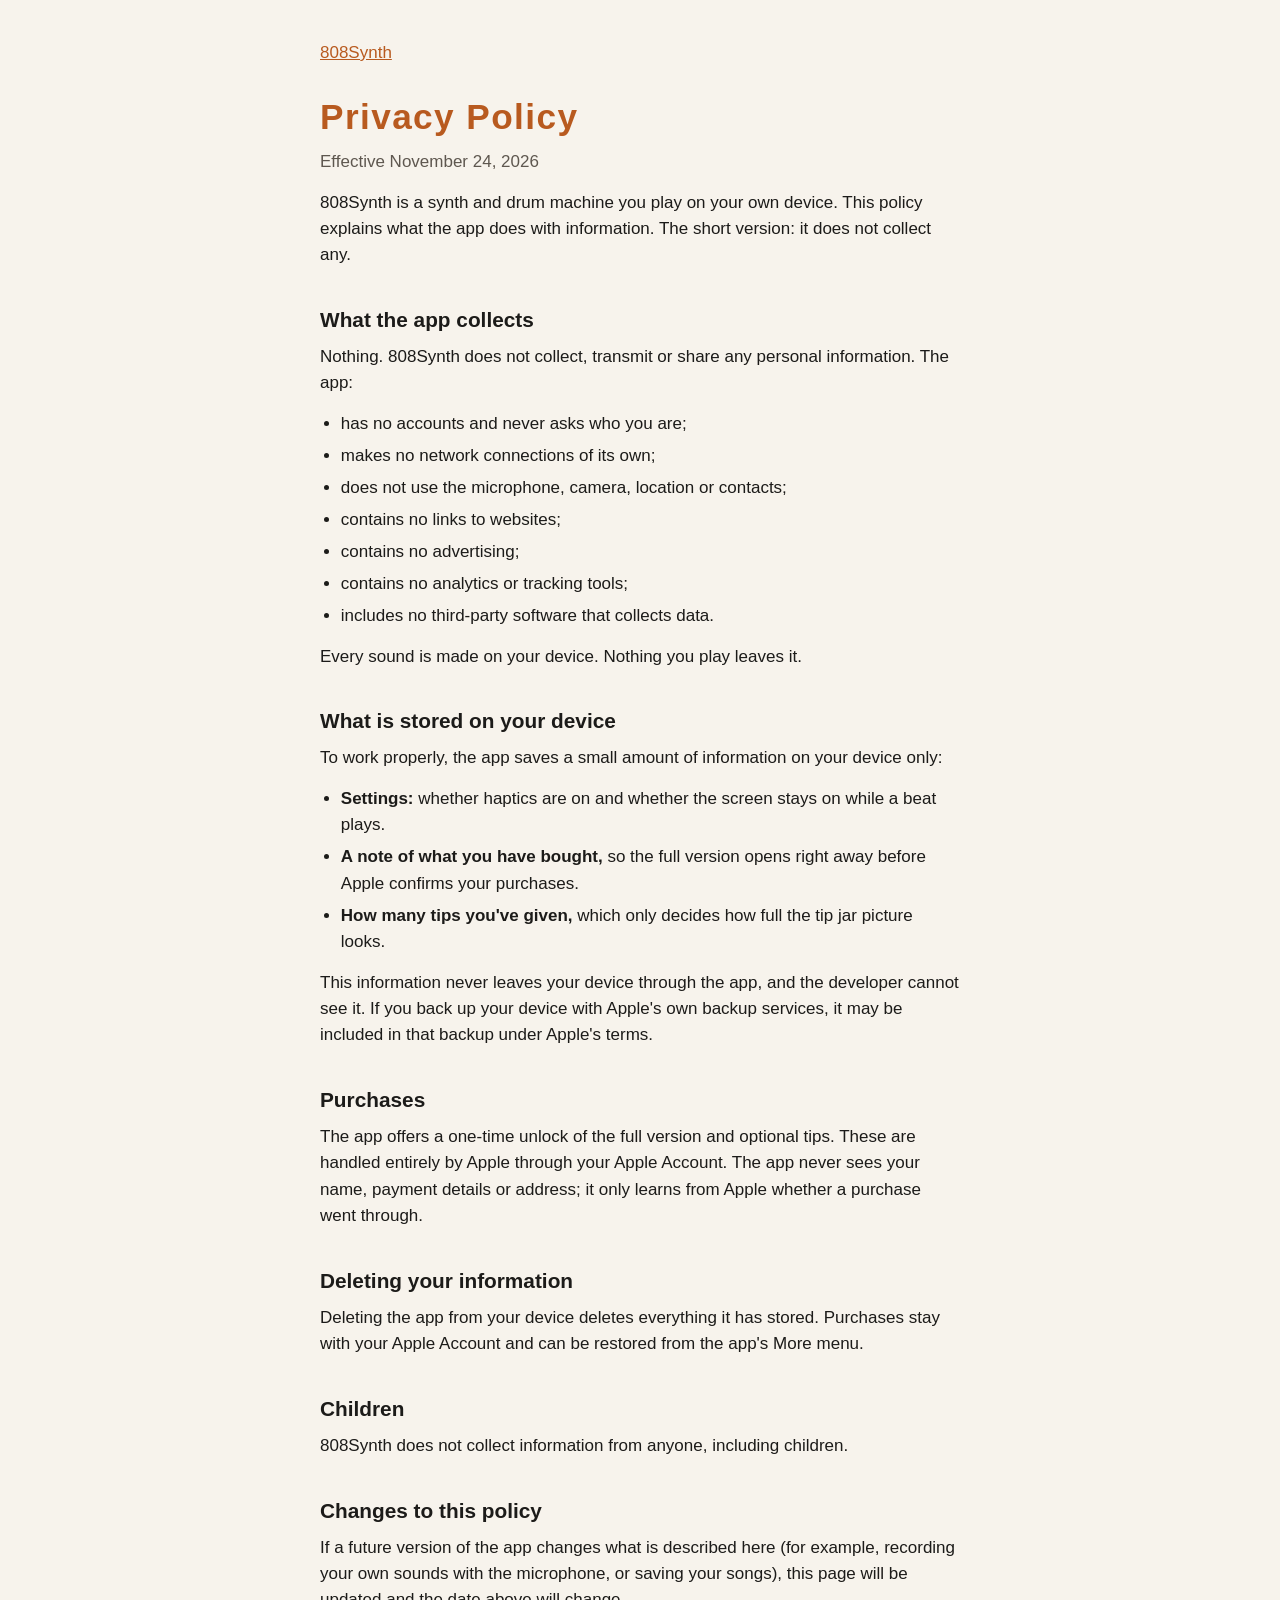
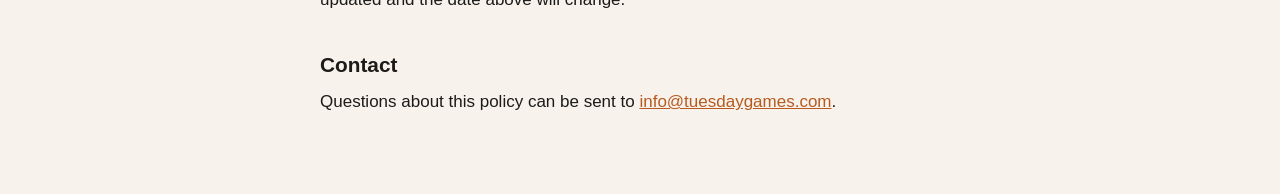
==== docs/privacy.html @ 2080fbd3 "Add store, More menu, 8-bit tip jar and icon, privacy pages Store (same design as Sevens, Skate and " ====
<!doctype html>
<html lang="en">
<head>
<meta charset="utf-8">
<meta name="viewport" content="width=device-width, initial-scale=1">
<title>808Synth: Privacy Policy</title>
<link rel="stylesheet" href="style.css">
</head>
<body>
<main>
  <p class="back"><a href="index.html">808Synth</a></p>
  <h1>Privacy Policy</h1>
  <p class="date">Effective November 24, 2026</p>

  <p>808Synth is a synth and drum machine you play on your own device. This policy explains what the app does with information. The short version: it does not collect any.</p>

  <h2>What the app collects</h2>
  <p>Nothing. 808Synth does not collect, transmit or share any personal information. The app:</p>
  <ul>
    <li>has no accounts and never asks who you are;</li>
    <li>makes no network connections of its own;</li>
    <li>does not use the microphone, camera, location or contacts;</li>
    <li>contains no links to websites;</li>
    <li>contains no advertising;</li>
    <li>contains no analytics or tracking tools;</li>
    <li>includes no third-party software that collects data.</li>
  </ul>
  <p>Every sound is made on your device. Nothing you play leaves it.</p>

  <h2>What is stored on your device</h2>
  <p>To work properly, the app saves a small amount of information on your device only:</p>
  <ul>
    <li><strong>Settings:</strong> whether haptics are on and whether the screen stays on while a beat plays.</li>
    <li><strong>A note of what you have bought,</strong> so the full version opens right away before Apple confirms your purchases.</li>
    <li><strong>How many tips you've given,</strong> which only decides how full the tip jar picture looks.</li>
  </ul>
  <p>This information never leaves your device through the app, and the developer cannot see it. If you back up your device with Apple's own backup services, it may be included in that backup under Apple's terms.</p>

  <h2>Purchases</h2>
  <p>The app offers a one-time unlock of the full version and optional tips. These are handled entirely by Apple through your Apple Account. The app never sees your name, payment details or address; it only learns from Apple whether a purchase went through.</p>

  <h2>Deleting your information</h2>
  <p>Deleting the app from your device deletes everything it has stored. Purchases stay with your Apple Account and can be restored from the app's More menu.</p>

  <h2>Children</h2>
  <p>808Synth does not collect information from anyone, including children.</p>

  <h2>Changes to this policy</h2>
  <p>If a future version of the app changes what is described here (for example, recording your own sounds with the microphone, or saving your songs), this page will be updated and the date above will change.</p>

  <h2>Contact</h2>
  <p>Questions about this policy can be sent to <a href="mailto:info@tuesdaygames.com">info@tuesdaygames.com</a>.</p>
</main>
</body>
</html>
---- docs/style.css ----
/* 808Synth support and privacy pages. Same layout as Skate's, in the app's
   colors: dark panel, cream text, orange accent. */
:root {
  --accent: #b85a1f;
  --text: #1c1b19;
  --muted: #5e574f;
  --bg: #f7f3ec;
}

@media (prefers-color-scheme: dark) {
  :root {
    --accent: #ff8a3d;
    --text: #f0e6d4;
    --muted: #b8ae9c;
    --bg: #1c1b19;
  }
}

body {
  margin: 0;
  background: var(--bg);
  color: var(--text);
  font: 17px/1.55 -apple-system, BlinkMacSystemFont, "Avenir Next", "Segoe UI", sans-serif;
}

main {
  max-width: 40rem;
  margin: 0 auto;
  padding: 2.5rem 1rem 4rem;
}

h1 {
  margin: 0 0 0.25rem;
  font-size: 2.2rem;
  letter-spacing: 0.04em;
  color: var(--accent);
}

h2 {
  margin: 2.2rem 0 0.5rem;
  font-size: 1.3rem;
}

h3 {
  margin: 1.4rem 0 0.3rem;
  font-size: 1.05rem;
}

p,
ul {
  margin: 0 0 0.9rem;
}

ul {
  padding-left: 1.3rem;
}

li {
  margin-bottom: 0.35rem;
}

a {
  color: var(--accent);
}

.date,
.back {
  color: var(--muted);
}

.back {
  margin-bottom: 1.5rem;
}

.icon {
  width: 96px;
  height: 96px;
  border-radius: 22px;
  image-rendering: pixelated;
  margin-bottom: 1rem;
}
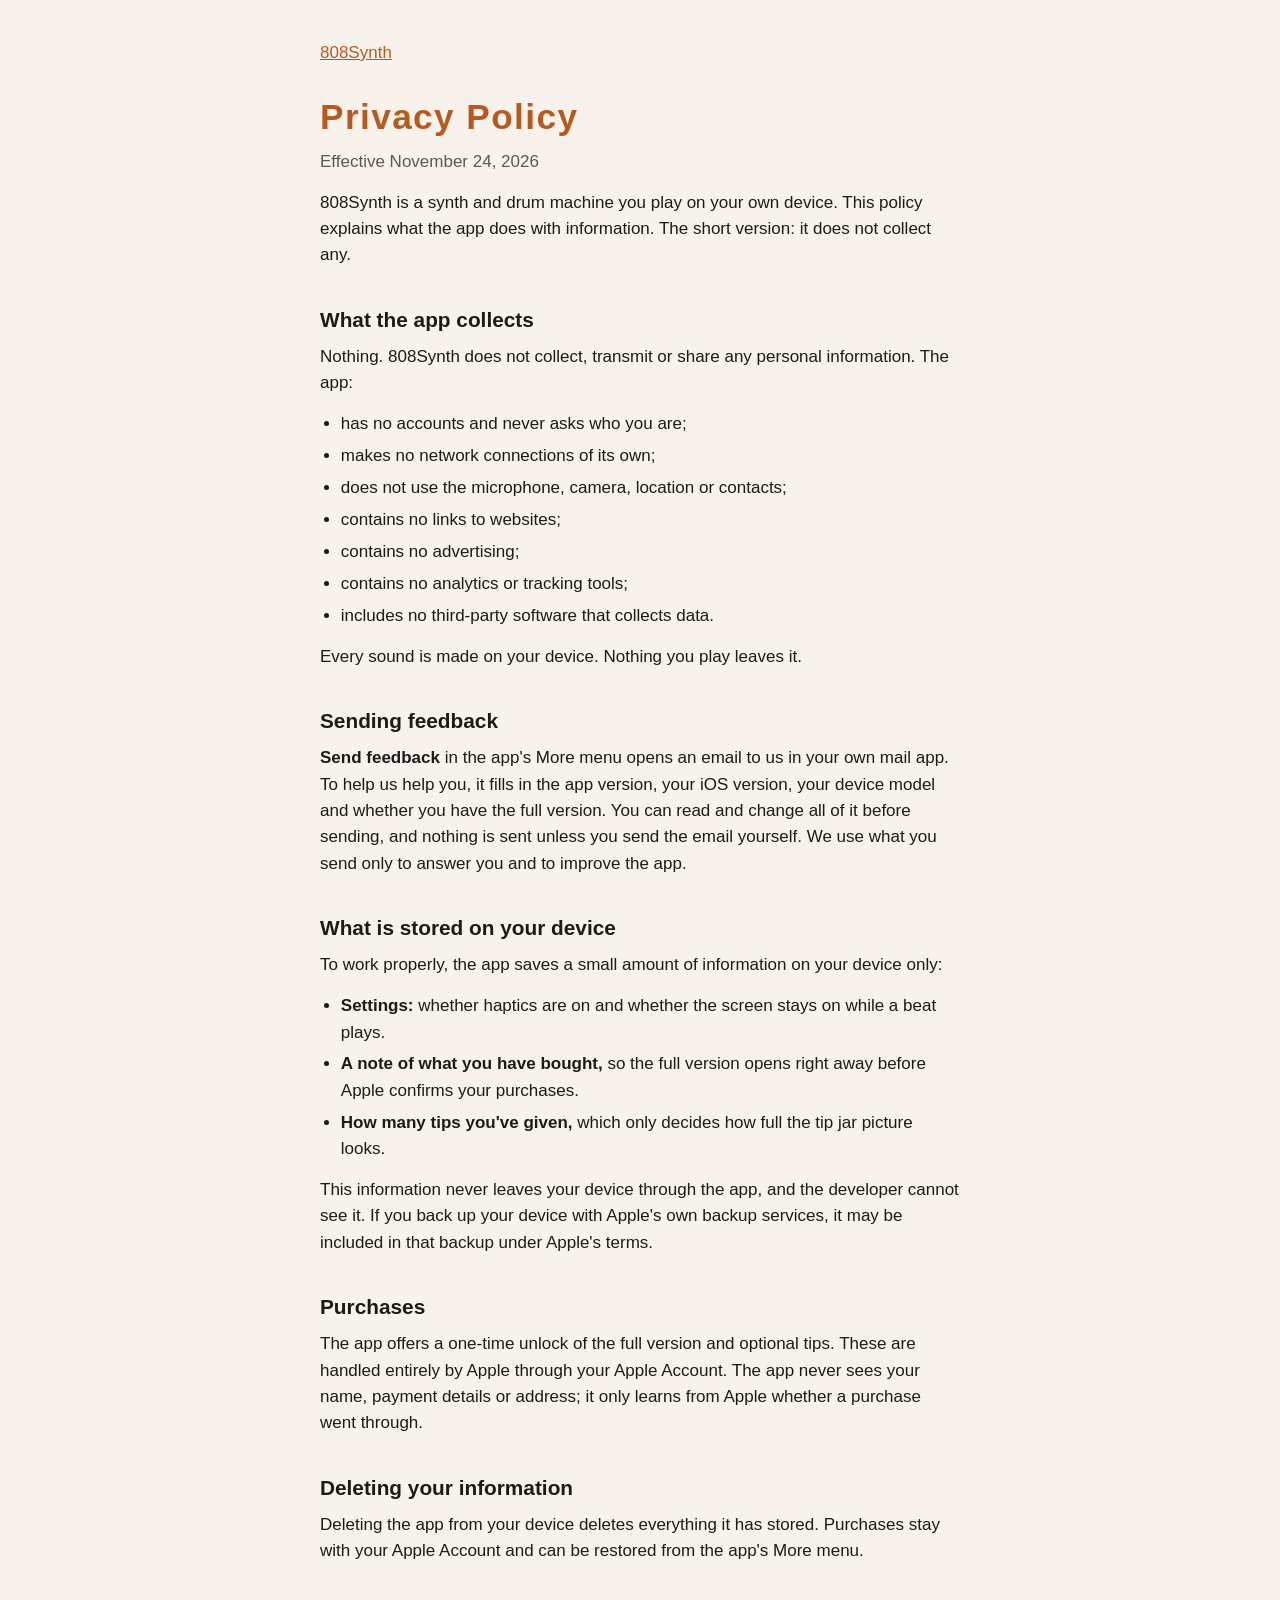
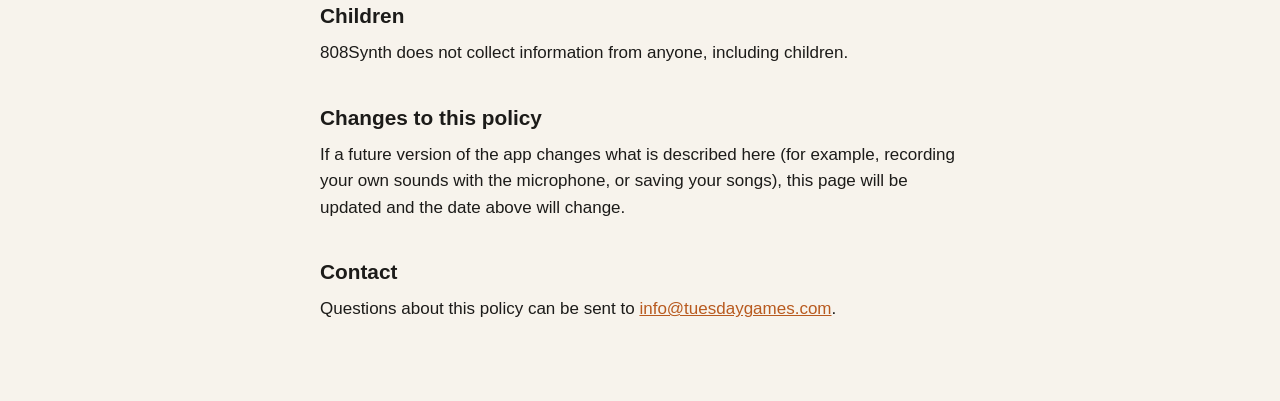
==== commit ce1f5973: "Add a Send feedback button to the More sheet "Send feedback" opens an email to info@tuesdaygames.com" ====
--- a/docs/privacy.html
+++ b/docs/privacy.html
@@ -27,6 +27,9 @@
   </ul>
   <p>Every sound is made on your device. Nothing you play leaves it.</p>
 
+  <h2>Sending feedback</h2>
+  <p><strong>Send feedback</strong> in the app's More menu opens an email to us in your own mail app. To help us help you, it fills in the app version, your iOS version, your device model and whether you have the full version. You can read and change all of it before sending, and nothing is sent unless you send the email yourself. We use what you send only to answer you and to improve the app.</p>
+
   <h2>What is stored on your device</h2>
   <p>To work properly, the app saves a small amount of information on your device only:</p>
   <ul>
